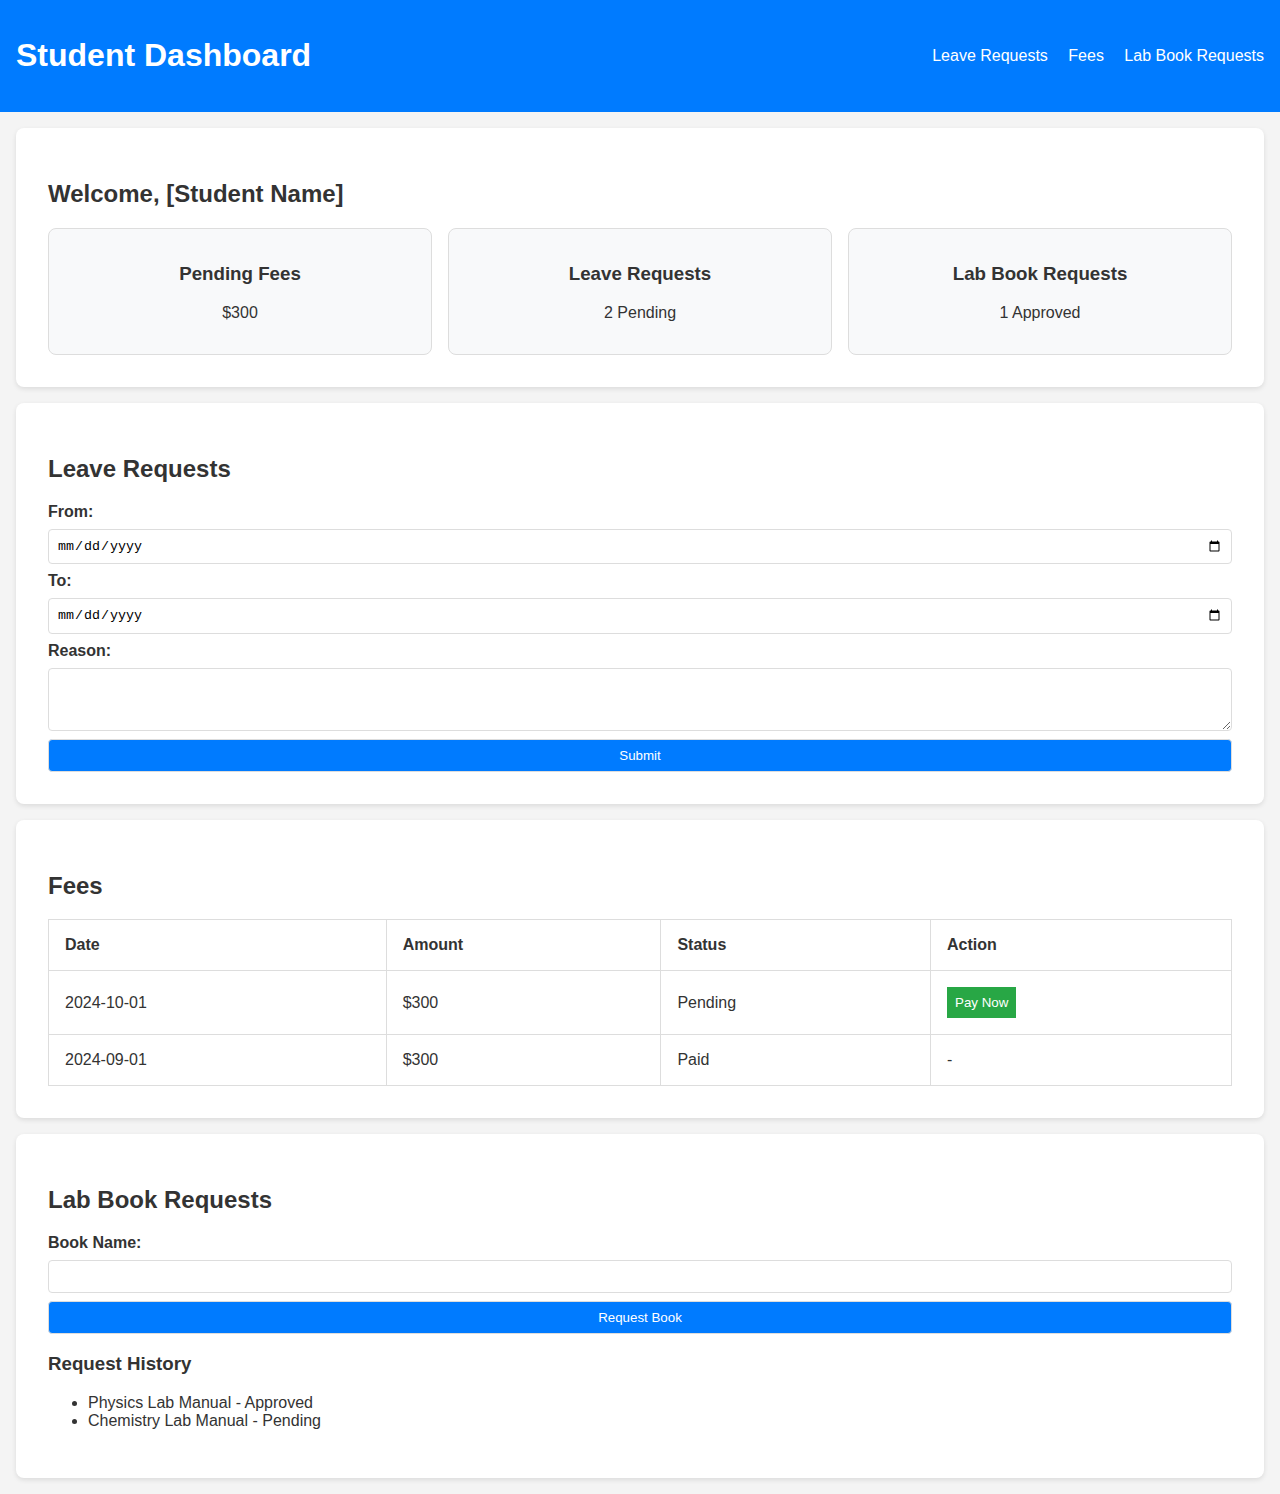
==== dash.html @ 0f33ddea ""new update"" ====
<!DOCTYPE html>
<html lang="en">
<head>
  <meta charset="UTF-8">
  <meta name="viewport" content="width=device-width, initial-scale=1.0">
  <title>Student Dashboard</title>
  <link rel="stylesheet" href="css/dash.css">
</head>
<body>
  <header class="navbar">
    <h1>Student Dashboard</h1>
    <nav>
      <a href="#leave">Leave Requests</a>
      <a href="#fees">Fees</a>
      <a href="#lab-books">Lab Book Requests</a>
    </nav>
  </header>

  <main>
    <!-- Dashboard Overview -->
    <section id="overview" class="section">
      <h2>Welcome, [Student Name]</h2>
      <div class="cards">
        <div class="card">
          <h3>Pending Fees</h3>
          <p>$300</p>
        </div>
        <div class="card">
          <h3>Leave Requests</h3>
          <p>2 Pending</p>
        </div>
        <div class="card">
          <h3>Lab Book Requests</h3>
          <p>1 Approved</p>
        </div>
      </div>
    </section>

    <!-- Leave Request -->
    <section id="leave" class="section">
      <h2>Leave Requests</h2>
      <form id="leave-form">
        <label for="date-from">From:</label>
        <input type="date" id="date-from" required>
        
        <label for="date-to">To:</label>
        <input type="date" id="date-to" required>
        
        <label for="reason">Reason:</label>
        <textarea id="reason" rows="3" required></textarea>
        
        <button type="submit">Submit</button>
      </form>
    </section>

    <!-- Fees -->
    <section id="fees" class="section">
      <h2>Fees</h2>
      <table>
        <thead>
          <tr>
            <th>Date</th>
            <th>Amount</th>
            <th>Status</th>
            <th>Action</th>
          </tr>
        </thead>
        <tbody id="fees-table">
          <tr>
            <td>2024-10-01</td>
            <td>$300</td>
            <td>Pending</td>
            <td><button class="pay-button">Pay Now</button></td>
          </tr>
          <tr>
            <td>2024-09-01</td>
            <td>$300</td>
            <td>Paid</td>
            <td>-</td>
          </tr>
        </tbody>
      </table>
    </section>

    <!-- Lab Book Requests -->
    <section id="lab-books" class="section">
      <h2>Lab Book Requests</h2>
      <form id="lab-book-form">
        <label for="book-name">Book Name:</label>
        <input type="text" id="book-name" required>
        
        <button type="submit">Request Book</button>
      </form>
      <h3>Request History</h3>
      <ul id="lab-books-history">
        <li>Physics Lab Manual - Approved</li>
        <li>Chemistry Lab Manual - Pending</li>
      </ul>
    </section>
  </main>

  <script src="js/dash.js"></script>
</body>
</html>
---- css/dash.css ----
/* General Styles */
body {
    font-family: Arial, sans-serif;
    margin: 0;
    padding: 0;
    background-color: #f4f4f4;
    color: #333;
  }
  
  /* Navbar */
  .navbar {
    background-color: #007BFF;
    color: #fff;
    padding: 1rem;
    display: flex;
    justify-content: space-between;
    align-items: center;
  }
  
  .navbar nav a {
    color: #fff;
    text-decoration: none;
    margin-left: 1rem;
  }
  
  /* Section Styles */
  .section {
    padding: 2rem;
    background-color: #fff;
    margin: 1rem;
    border-radius: 8px;
    box-shadow: 0 2px 5px rgba(0, 0, 0, 0.1);
  }
  
  .cards {
    display: flex;
    gap: 1rem;
  }
  
  .card {
    background-color: #f8f9fa;
    padding: 1rem;
    flex: 1;
    text-align: center;
    border-radius: 8px;
    border: 1px solid #ddd;
  }
  
  /* Forms */
  form {
    display: flex;
    flex-direction: column;
    gap: 0.5rem;
  }
  
  form label {
    font-weight: bold;
  }
  
  form input, form textarea, form button {
    padding: 0.5rem;
    border: 1px solid #ddd;
    border-radius: 4px;
  }
  
  form button {
    background-color: #007BFF;
    color: #fff;
    cursor: pointer;
  }
  
  form button:hover {
    background-color: #0056b3;
  }
  
  /* Table */
  table {
    width: 100%;
    border-collapse: collapse;
    margin-top: 1rem;
  }
  
  table th, table td {
    padding: 1rem;
    border: 1px solid #ddd;
    text-align: left;
  }
  
  .pay-button {
    background-color: #28a745;
    color: #fff;
    padding: 0.5rem;
    border: none;
    cursor: pointer;
  }
  
  .pay-button:hover {
    background-color: #218838;
  }
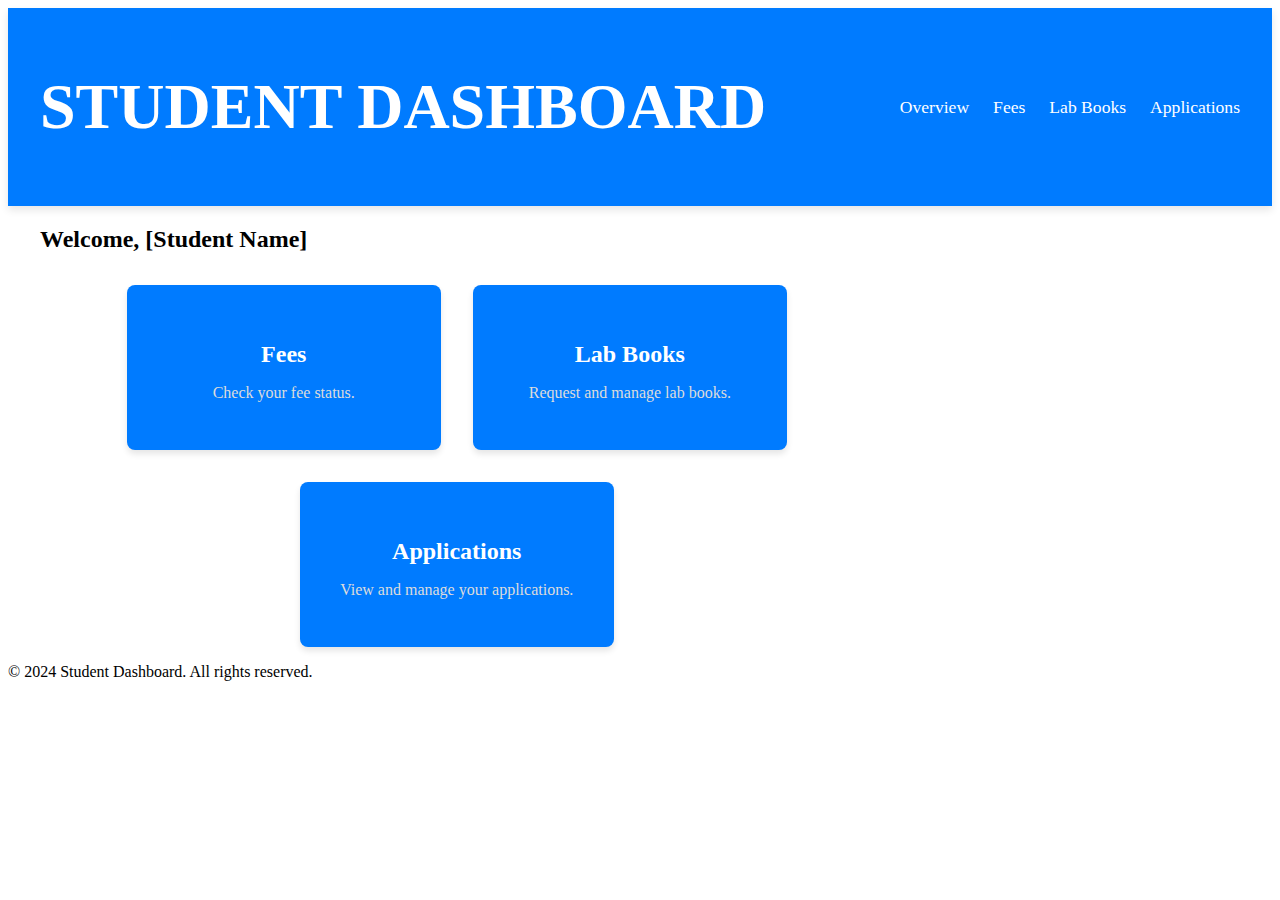
==== commit a4a615c4: ""update"" ====
--- a/dash.html
+++ b/dash.html
@@ -8,96 +8,50 @@
 </head>
 <body>
   <header class="navbar">
-    <h1>Student Dashboard</h1>
-    <nav>
-      <a href="#leave">Leave Requests</a>
-      <a href="#fees">Fees</a>
-      <a href="#lab-books">Lab Book Requests</a>
+  <div class="container">
+    <div class="navbar-brand">
+      <h1 class="logo">Student Dashboard</h1>
+    </div>
+    <button class="menu-toggle" aria-label="Toggle Navigation">
+      <span class="menu-icon"></span>
+    </button>
+    <nav class="navbar-menu">
+      <ul class="nav-links">
+        <li><a href="index.html" class="nav-link">Overview</a></li>
+        <li><a href="fee.html" class="nav-link">Fees</a></li>
+        <li><a href="lab-books.html" class="nav-link">Lab Books</a></li>
+        <li><a href="applications.html" class="nav-link">Applications</a></li>
+      </ul>
     </nav>
-  </header>
+  </div>
+</header>
 
-  <main>
+
+  <main class="container">
     <!-- Dashboard Overview -->
     <section id="overview" class="section">
-      <h2>Welcome, [Student Name]</h2>
-      <div class="cards">
-        <div class="card">
-          <h3>Pending Fees</h3>
-          <p>$300</p>
+      <h2>Welcome, <span id="student-name">[Student Name]</span></h2>
+      <div class="box-container">
+        <!-- Clickable Boxes -->
+        <div class="clickable-box" onclick="window.location.href='fee.html'">
+          <h3>Fees</h3>
+          <p>Check your fee status.</p>
         </div>
-        <div class="card">
-          <h3>Leave Requests</h3>
-          <p>2 Pending</p>
+        <div class="clickable-box" onclick="window.location.href='lab-books.html'">
+          <h3>Lab Books</h3>
+          <p>Request and manage lab books.</p>
         </div>
-        <div class="card">
-          <h3>Lab Book Requests</h3>
-          <p>1 Approved</p>
+        <div class="clickable-box" onclick="window.location.href='applications.html'">
+          <h3>Applications</h3>
+          <p>View and manage your applications.</p>
         </div>
       </div>
     </section>
+  </main>
 
-    <!-- Leave Request -->
-    <section id="leave" class="section">
-      <h2>Leave Requests</h2>
-      <form id="leave-form">
-        <label for="date-from">From:</label>
-        <input type="date" id="date-from" required>
-        
-        <label for="date-to">To:</label>
-        <input type="date" id="date-to" required>
-        
-        <label for="reason">Reason:</label>
-        <textarea id="reason" rows="3" required></textarea>
-        
-        <button type="submit">Submit</button>
-      </form>
-    </section>
-
-    <!-- Fees -->
-    <section id="fees" class="section">
-      <h2>Fees</h2>
-      <table>
-        <thead>
-          <tr>
-            <th>Date</th>
-            <th>Amount</th>
-            <th>Status</th>
-            <th>Action</th>
-          </tr>
-        </thead>
-        <tbody id="fees-table">
-          <tr>
-            <td>2024-10-01</td>
-            <td>$300</td>
-            <td>Pending</td>
-            <td><button class="pay-button">Pay Now</button></td>
-          </tr>
-          <tr>
-            <td>2024-09-01</td>
-            <td>$300</td>
-            <td>Paid</td>
-            <td>-</td>
-          </tr>
-        </tbody>
-      </table>
-    </section>
-
-    <!-- Lab Book Requests -->
-    <section id="lab-books" class="section">
-      <h2>Lab Book Requests</h2>
-      <form id="lab-book-form">
-        <label for="book-name">Book Name:</label>
-        <input type="text" id="book-name" required>
-        
-        <button type="submit">Request Book</button>
-      </form>
-      <h3>Request History</h3>
-      <ul id="lab-books-history">
-        <li>Physics Lab Manual - Approved</li>
-        <li>Chemistry Lab Manual - Pending</li>
-      </ul>
-    </section>
-  </main>
+  <footer class="footer">
+    <p>&copy; 2024 Student Dashboard. All rights reserved.</p>
+  </footer>
 
   <script src="js/dash.js"></script>
 </body>
--- a/css/dash.css
+++ b/css/dash.css
@@ -1,100 +1,185 @@
-/* General Styles */
-body {
-    font-family: Arial, sans-serif;
-    margin: 0;
-    padding: 0;
-    background-color: #f4f4f4;
-    color: #333;
+
+/* Box Container */
+.box-container {
+    display: flex;
+    gap: 2rem;
+    flex-wrap: wrap;
+    justify-content: center;
+    margin-top: 2rem;
   }
-  
-  /* Navbar */
+  /* Navbar Styles */
   .navbar {
     background-color: #007BFF;
     color: #fff;
-    padding: 1rem;
+    padding: 1.2rem 2rem;
+    position: sticky;
+    top: 0;
+    z-index: 1000;
+    box-shadow: 0 4px 8px rgba(0, 0, 0, 0.1);
     display: flex;
     justify-content: space-between;
     align-items: center;
   }
   
-  .navbar nav a {
+  .container {
+    width: 100%;
+    max-width: 1200px;
+    margin: 0 auto;
+    display: flex;
+    justify-content: space-between;
+    align-items: center;
+  }
+  
+  .navbar-brand {
+    font-size: 2rem;
+    font-weight: bold;
+    color: #fff;
+  }
+  
+  .logo {
+    text-transform: uppercase;
+  }
+  
+  .navbar-menu {
+    display: flex;
+    gap: 2rem;
+    align-items: center;
+  }
+  
+  .nav-links {
+    list-style: none;
+    display: flex;
+    gap: 1.5rem;
+  }
+  
+  .nav-link {
     color: #fff;
     text-decoration: none;
-    margin-left: 1rem;
+    font-size: 1.1rem;
+    font-weight: 500;
+    transition: color 0.3s ease, transform 0.3s ease;
   }
   
-  /* Section Styles */
-  .section {
-    padding: 2rem;
-    background-color: #fff;
-    margin: 1rem;
-    border-radius: 8px;
-    box-shadow: 0 2px 5px rgba(0, 0, 0, 0.1);
+  .nav-link:hover {
+    color: #f4f4f4;
+    transform: scale(1.05);
   }
   
-  .cards {
-    display: flex;
-    gap: 1rem;
+  /* Mobile Menu (Hamburger Icon) */
+  .menu-toggle {
+    display: none;
+    background: none;
+    border: none;
+    cursor: pointer;
+    transition: transform 0.3s ease;
   }
   
-  .card {
-    background-color: #f8f9fa;
-    padding: 1rem;
-    flex: 1;
+  .menu-icon {
+    display: block;
+    width: 25px;
+    height: 3px;
+    background: #fff;
+    position: relative;
+  }
+  
+  .menu-icon::before,
+  .menu-icon::after {
+    content: "";
+    display: block;
+    width: 25px;
+    height: 3px;
+    background: #fff;
+    position: absolute;
+    left: 0;
+    transition: transform 0.3s ease;
+  }
+  
+  .menu-icon::before {
+    top: -8px;
+  }
+  
+  .menu-icon::after {
+    top: 8px;
+  }
+  
+  /* Mobile Menu (Responsive Design) */
+  @media (max-width: 768px) {
+    .navbar-menu {
+      display: none;
+      flex-direction: column;
+      position: absolute;
+      top: 100%;
+      right: 0;
+      width: 100%;
+      background-color: #007BFF;
+      padding: 1rem;
+      box-shadow: 0 4px 8px rgba(0, 0, 0, 0.1);
+    }
+  
+    .navbar-menu.active {
+      display: flex;
+    }
+  
+    .menu-toggle {
+      display: block;
+    }
+  
+    .menu-icon::before {
+      top: 0;
+      transform: rotate(45deg);
+    }
+  
+    .menu-icon::after {
+      top: 0;
+      transform: rotate(-45deg);
+    }
+  
+    .nav-links {
+      flex-direction: column;
+      gap: 1rem;
+      text-align: center;
+    }
+  
+    .nav-link {
+      font-size: 1.3rem;
+      padding: 0.5rem;
+    }
+  }
+  
+  
+  
+  /* Clickable Box Styles */
+  .clickable-box {
+    background-color: #007BFF;
+    color: #fff;
+    padding: 2rem;
     text-align: center;
     border-radius: 8px;
-    border: 1px solid #ddd;
+    width: 30%;
+    cursor: pointer;
+    box-shadow: 0 4px 6px rgba(0, 0, 0, 0.1);
+    transition: transform 0.3s ease, box-shadow 0.3s ease;
   }
   
-  /* Forms */
-  form {
-    display: flex;
-    flex-direction: column;
-    gap: 0.5rem;
+  .clickable-box:hover {
+    transform: translateY(-5px);
+    box-shadow: 0 6px 12px rgba(0, 0, 0, 0.2);
   }
   
-  form label {
-    font-weight: bold;
+  .clickable-box h3 {
+    font-size: 1.5rem;
+    margin-bottom: 1rem;
   }
   
-  form input, form textarea, form button {
-    padding: 0.5rem;
-    border: 1px solid #ddd;
-    border-radius: 4px;
+  .clickable-box p {
+    font-size: 1rem;
+    color: #dcdcdc;
   }
   
-  form button {
-    background-color: #007BFF;
-    color: #fff;
-    cursor: pointer;
-  }
-  
-  form button:hover {
-    background-color: #0056b3;
-  }
-  
-  /* Table */
-  table {
-    width: 100%;
-    border-collapse: collapse;
-    margin-top: 1rem;
-  }
-  
-  table th, table td {
-    padding: 1rem;
-    border: 1px solid #ddd;
-    text-align: left;
-  }
-  
-  .pay-button {
-    background-color: #28a745;
-    color: #fff;
-    padding: 0.5rem;
-    border: none;
-    cursor: pointer;
-  }
-  
-  .pay-button:hover {
-    background-color: #218838;
+  /* Responsive Adjustments for Small Screens */
+  @media (max-width: 768px) {
+    .clickable-box {
+      width: 90%; /* Full width on small screens */
+    }
   }
   